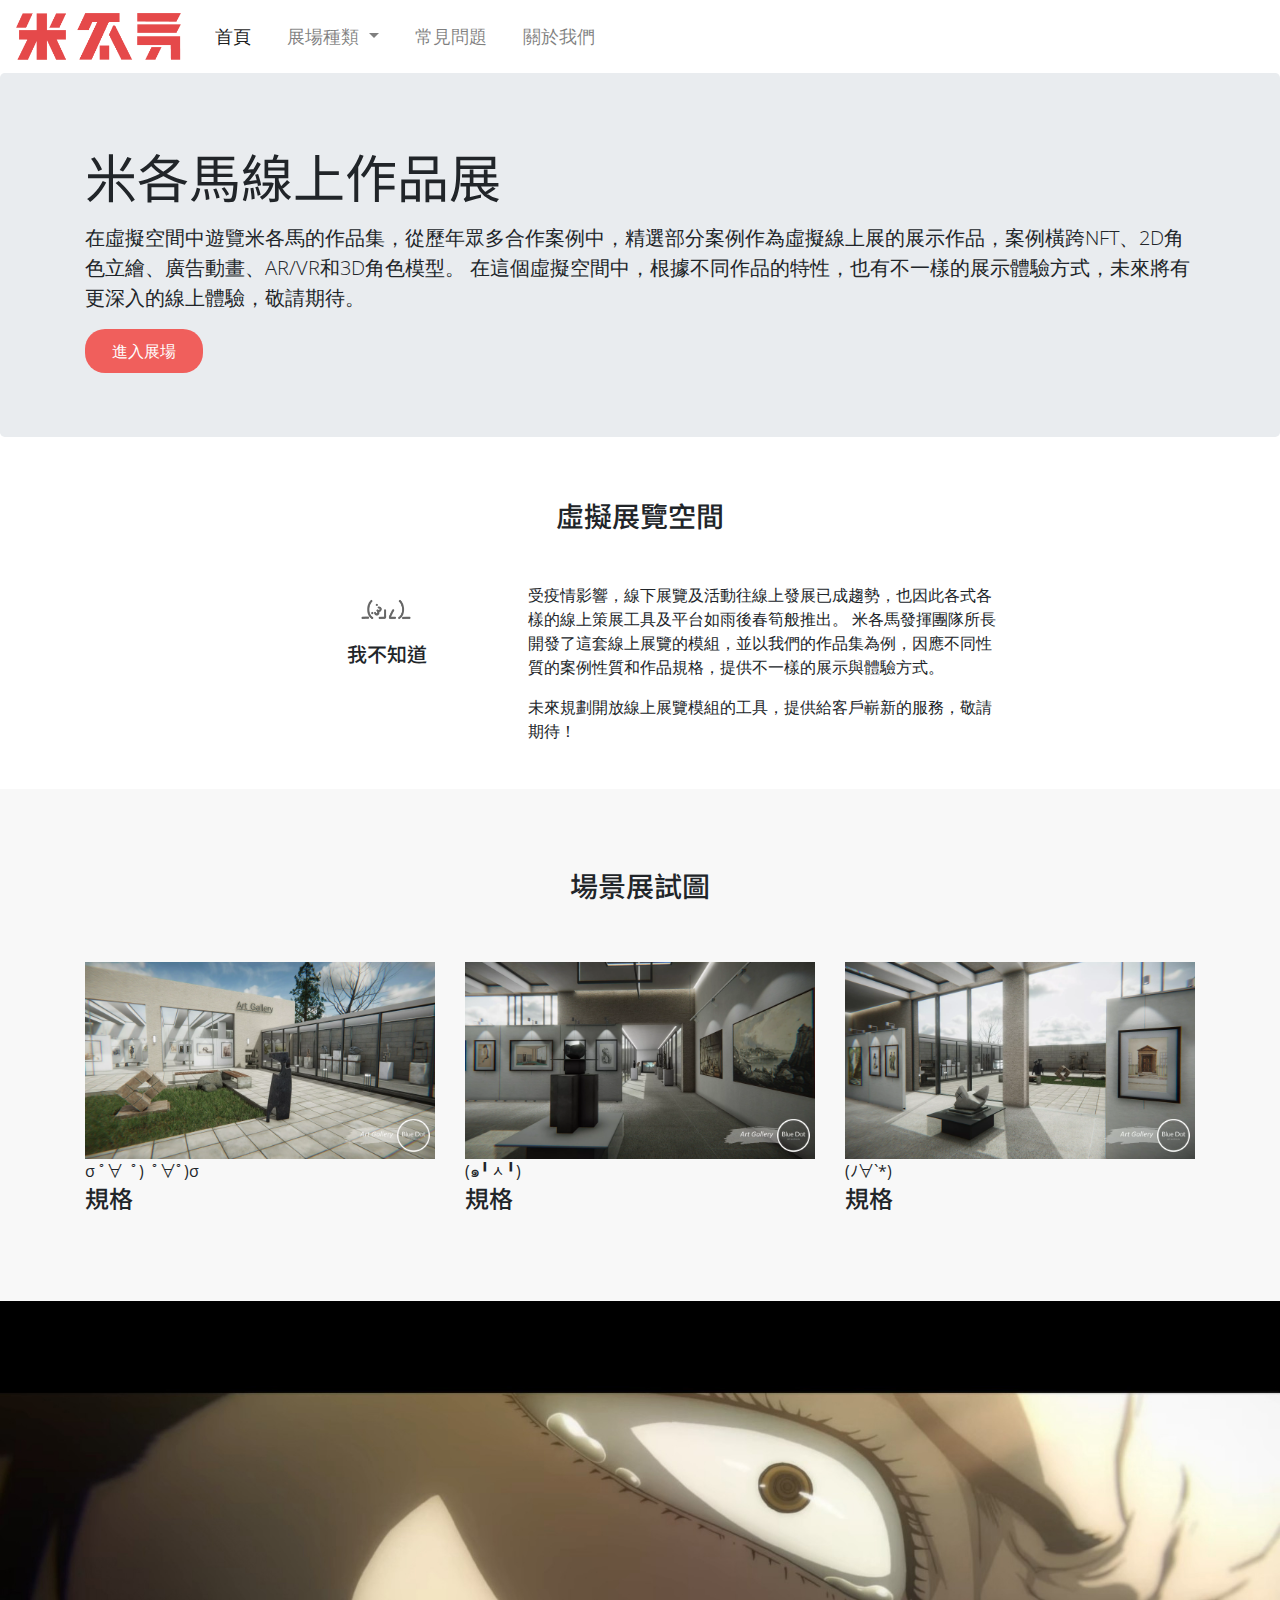
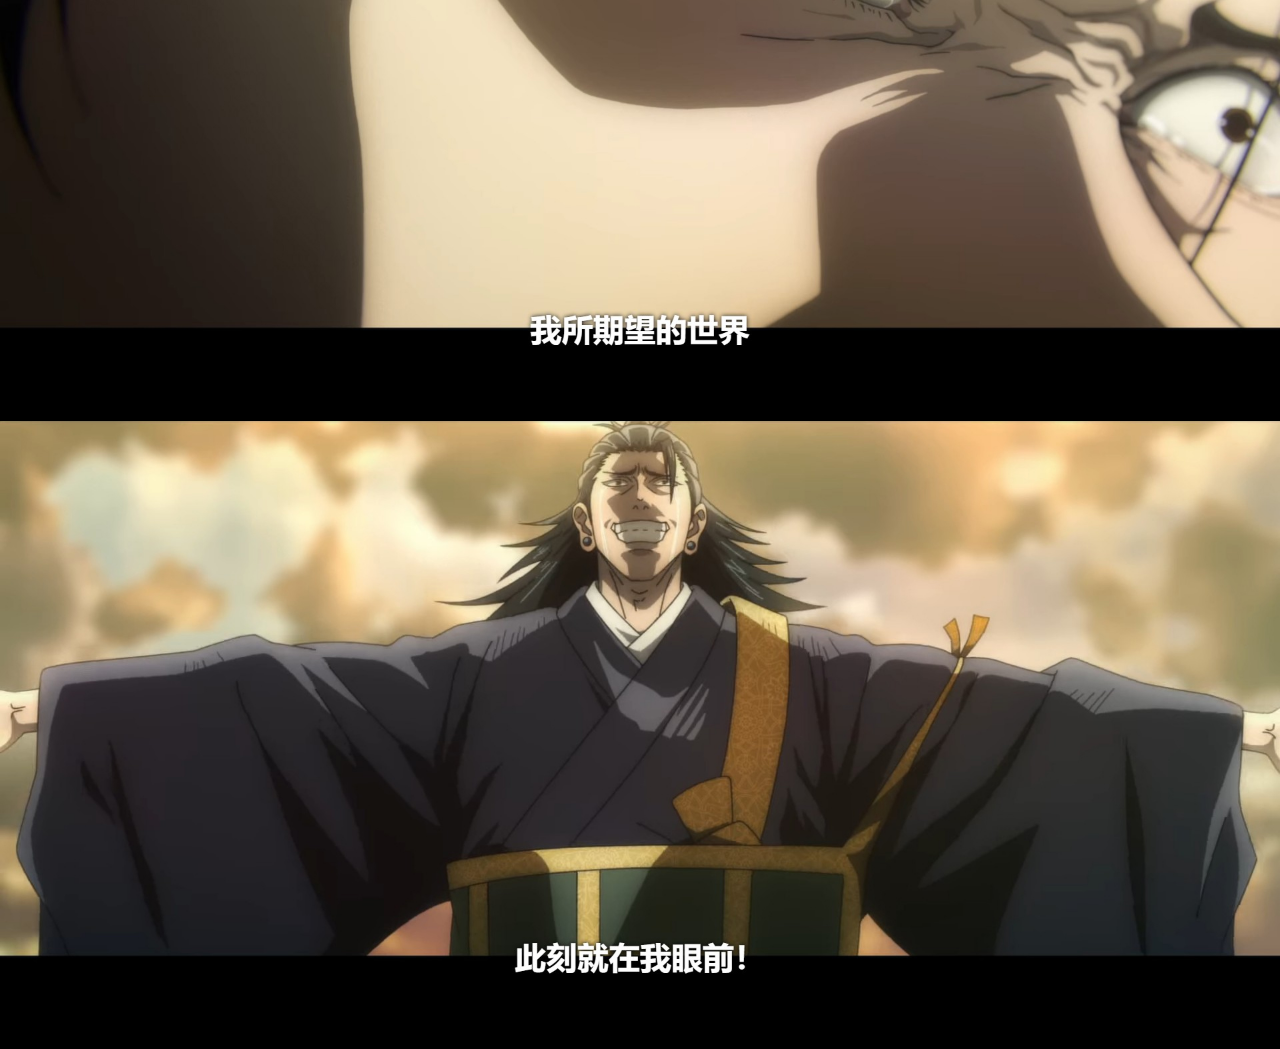
==== index.html @ afec8c86 "測試學習用" ====
<!DOCTYPE html>
<html>
    <head>
        <title>米各馬線上作品展</title>
        <meta charset="utf-8">
        <meta name="viewport" content="width=device-width, initial-scale=1">

        <link href="https://fonts.googleapis.com/css?family=Noto+Sans+TC|Open+Sans&display=swap" rel="stylesheet">     
        <link rel="stylesheet" href="https://stackpath.bootstrapcdn.com/bootstrap/4.3.1/css/bootstrap.min.css" integrity="sha384-ggOyR0iXCbMQv3Xipma34MD+dH/1fQ784/j6cY/iJTQUOhcWr7x9JvoRxT2MZw1T" crossorigin="anonymous">
        <script src="https://code.jquery.com/jquery-3.3.1.slim.min.js" integrity="sha384-q8i/X+965DzO0rT7abK41JStQIAqVgRVzpbzo5smXKp4YfRvH+8abtTE1Pi6jizo" crossorigin="anonymous"></script>
		<script src="https://cdnjs.cloudflare.com/ajax/libs/popper.js/1.14.7/umd/popper.min.js" integrity="sha384-UO2eT0CpHqdSJQ6hJty5KVphtPhzWj9WO1clHTMGa3JDZwrnQq4sF86dIHNDz0W1" crossorigin="anonymous"></script>
		<script src="https://stackpath.bootstrapcdn.com/bootstrap/4.3.1/js/bootstrap.min.js" integrity="sha384-JjSmVgyd0p3pXB1rRibZUAYoIIy6OrQ6VrjIEaFf/nJGzIxFDsf4x0xIM+B07jRM" crossorigin="anonymous"></script>
		
        <link rel="shortcut icon" href="WebScene/TemplateData/米.ico">
        <link rel="stylesheet" href="CSS/style.css">    
    
    </head>

    <body>
        <header>
     
            <nav class="navbar navbar-expand-lg navbar-light">
                <a class="navbar-brand" href="#">
                    <img src="img/Logo.png" >
                </a>
                    <button class="navbar-toggler" type="button" data-toggle="collapse" data-target="#navbarSupportedContent" aria-controls="navbarSupportedContent" aria-expanded="false" aria-label="Toggle navigation">
                        <span class="navbar-toggler-icon"></span>
                    </button>
              
                <div class="collapse navbar-collapse" id="navbarSupportedContent">
                  <ul class="navbar-nav mr-auto">
                    <li class="nav-item active">
                      <a class="nav-link" href="#">首頁 <span class="sr-only">(current)</span></a>
                    </li>
                   
                    <li class="nav-item dropdown">
                      <a class="nav-link dropdown-toggle" href="#" id="navbarDropdown" role="button" data-toggle="dropdown" aria-haspopup="true" aria-expanded="false">
                        展場種類
                      </a>

                      <div class="dropdown-menu" aria-labelledby="navbarDropdown">
                        <a class="dropdown-item" href="#">2D</a>
                        <a class="dropdown-item" href="#">3D</a>
                        <div class="dropdown-divider"></div>
                        <a class="dropdown-item" href="#">其他互動</a>                                                
                      </div>
                    </li>

                    <li class="nav-item">
                        <a class="nav-link" href="#">常見問題</a>
                    </li>

                    <li class="nav-item">
                      <a class="nav-link" href="#">關於我們</a>
                    </li>
                    
                  </ul>
                  
                </div>
              </nav>
        </header>
       
        <section id='intro'>            
            <div class='jumbotron'>
                 <div class='container'>
                    <di class='row'>
                        <div class='col-md-12'>
                            <h1> 米各馬線上作品展 </h1>
                            <p class='lead'>在虛擬空間中遊覽米各馬的作品集，從歷年眾多合作案例中，精選部分案例作為虛擬線上展的展示作品，案例橫跨NFT、2D角色立繪、廣告動畫、AR/VR和3D角色模型。
                                在這個虛擬空間中，根據不同作品的特性，也有不一樣的展示體驗方式，未來將有更深入的線上體驗，敬請期待。</p>
                            <a class='btn' href='https://gituserplayer.github.io/paino_webTest/WebScene' target="_blank" title="WebTest">
                                進入展場
                            </a>
                        </div>  
                    </di>            
                                    
                </div>
            </div>
        </section>   
        
        <section id='second'>
            <div class="container">
                <div class='row' >
                    <div class='col-md-8 offset-md-2 text-center'>
                        <h3>虛擬展覽空間</h3>
                        <div class='row'>
                            <div class='col-md-4 text-center'>
                                <img src="img/test01.jpg">
                                <h5>我不知道</h5>   
                            </div>
                            <div class='col-md-8 text-left'>
                                <p>
                                    受疫情影響，線下展覽及活動往線上發展已成趨勢，也因此各式各樣的線上策展工具及平台如雨後春筍般推出。
                                    米各馬發揮團隊所長開發了這套線上展覽的模組，並以我們的作品集為例，因應不同性質的案例性質和作品規格，提供不一樣的展示與體驗方式。                                    
                                </p>
                                <p>未來規劃開放線上展覽模組的工具，提供給客戶嶄新的服務，敬請期待！</p>
                            </div>
                        </div>                     
                    </div>
                </div>
            </div>
        </section>

        <section id='latest'>
            <div class='container'>
                <div class='row'>
                    <div class='col-md-12 text-center'>
                        <h3>場景展試圖</h3>
                    </div>
                </div>
                <div class='row'>
                    <div class='col-md-4'>
                        <div class='outer'>
                            <div class='upper'>
                                <img src='img/SceneP_01.png'>
                                <div class='innertext'>
                                    <span>σ ﾟ∀ ﾟ) ﾟ∀ﾟ)σ</span>
                                    <h4>規格</h4>
                                </div>
                            </div>
                        </div>
                    </div>
                    <div class='col-md-4'>
                        <div class='outer'>
                            <div class='upper'>
                                <img src='img/SceneP_02.png'>
                                <div class='innertext'>
                                    <span>(๑╹ᆺ╹)</span>
                                    <h4>規格</h4>
                                </div>
                            </div>
                            <div class='lower'>

                            </div>
                        </div>
                    </div>
                    <div class='col-md-4'>
                        <div class='outer'>
                            <div class='upper'>
                                <img src='img/SceneP_03.png'>
                                <div class='innertext'>
                                    <span>(ﾉ∀`*)</span>
                                    <h4>規格</h4>
                                    
                                </div>
                            </div>
                        </div>
                    </div>
                </div>
            </div>
        </section>
        <section>
            <img src="img/background.jpg">
        </section>
    </body>

</html>
---- CSS/style.css ----
body{
   /* background-image: url(../img/background.jpg);*/
}
h1,h2,h3,h4,h5,h6{
    font-family: 'Noto Sans TC',sans-serif;
    
}
p,a,input,label,textarea,span,ul,li{
    font-family: 'Open Sans',sans-serif;
}

img{
    max-width: 100%;
    max-height: 80%;
}
.btn{
    background: #f05f5c;
    color: white;
    padding: 9px 26px;
    border-radius: 20px;
}


#intro.jumbotron{
    height: 70vh;
}
#intro h1{
    font-size: 52px;
    font-weight: 400;
    line-height: 1.5;
}
#intro.container{
    position: relative;
    top: 50%;
    -webkit-transform: translateY(-50%);
    -ms-transform: translateY(-50%);
    transform: translateY(-50%);
}

header nav img{
    width: 165px;
}
header li{
    margin: 0 10px;
}
header a{
    font-size: 18px;
}
#second{
    padding: 30px 0px;
}
#second h3{
    margin-bottom: 50px;
}
#second img{
    margin-bottom: 13px;
}
#latest{
    padding: 80px 0px;
    background: rgb(248, 248, 248);
}
#latest h3{
    margin-bottom: 60px;
}
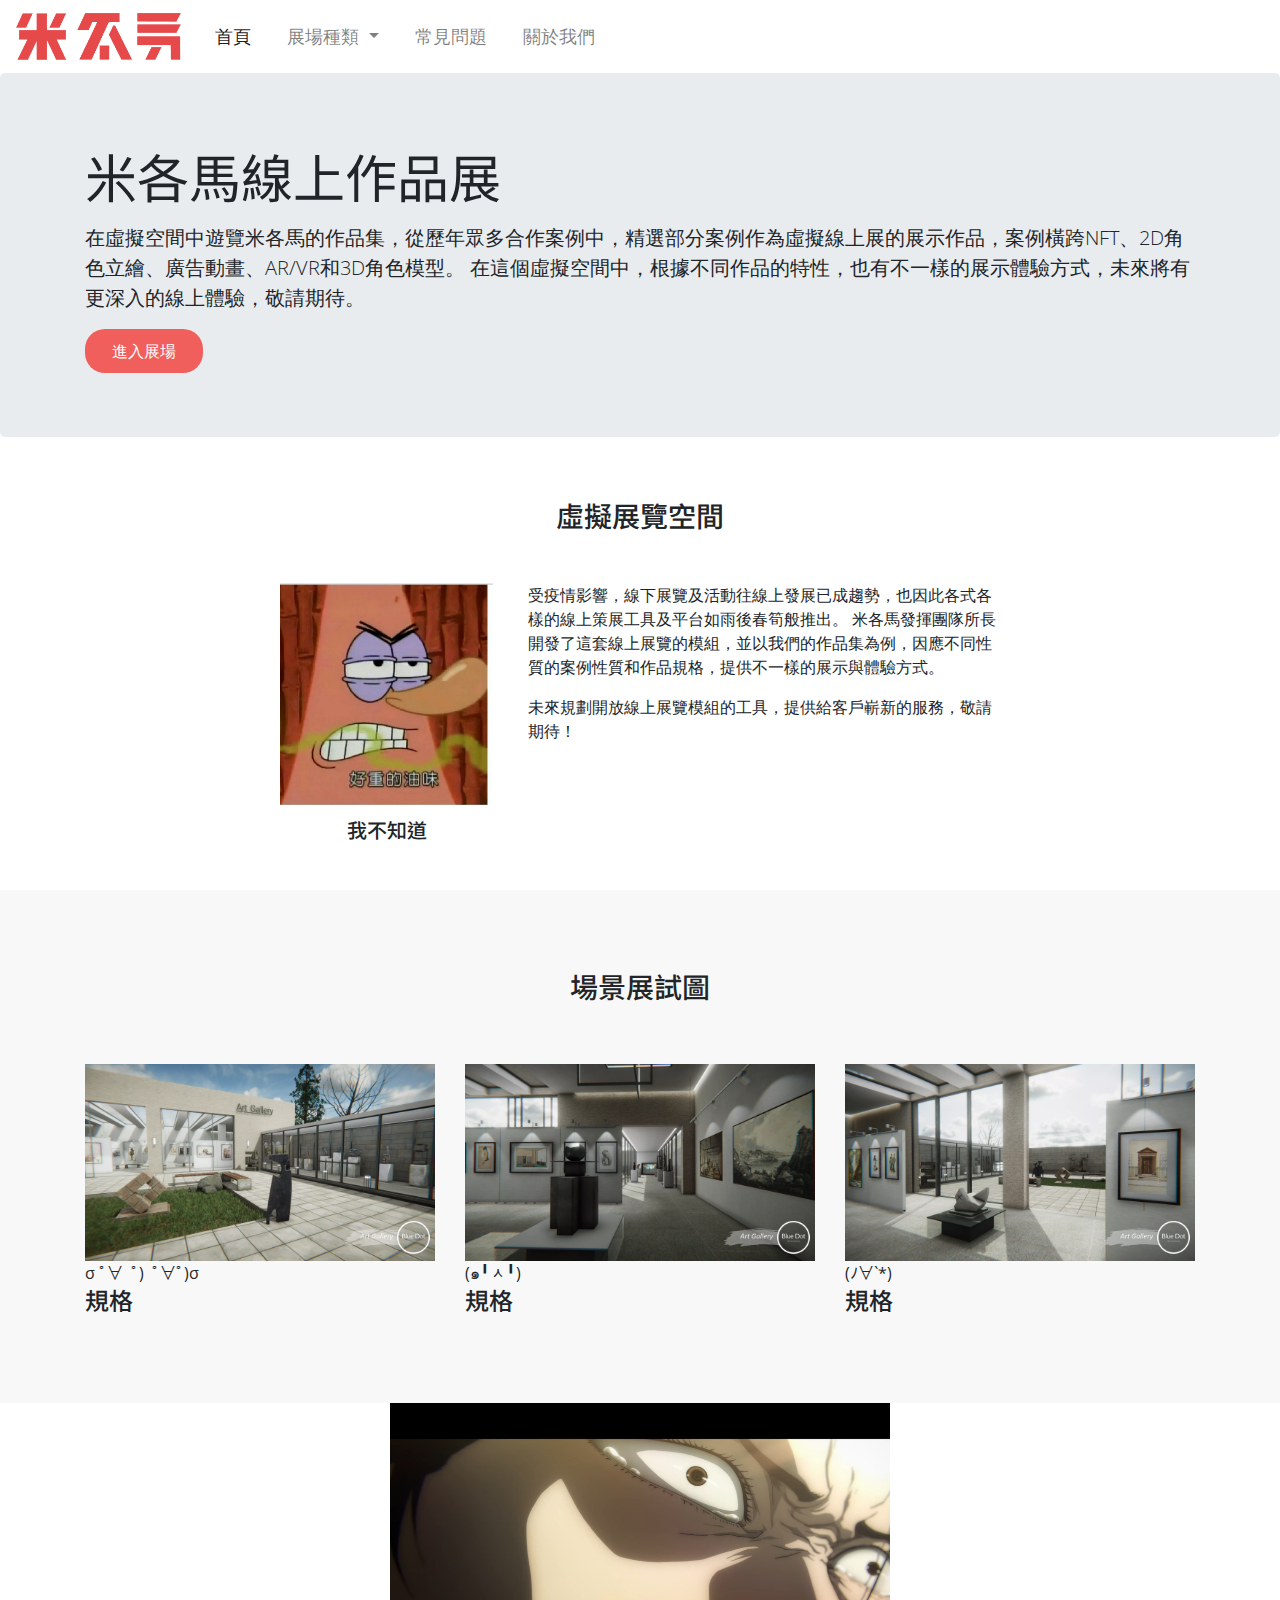
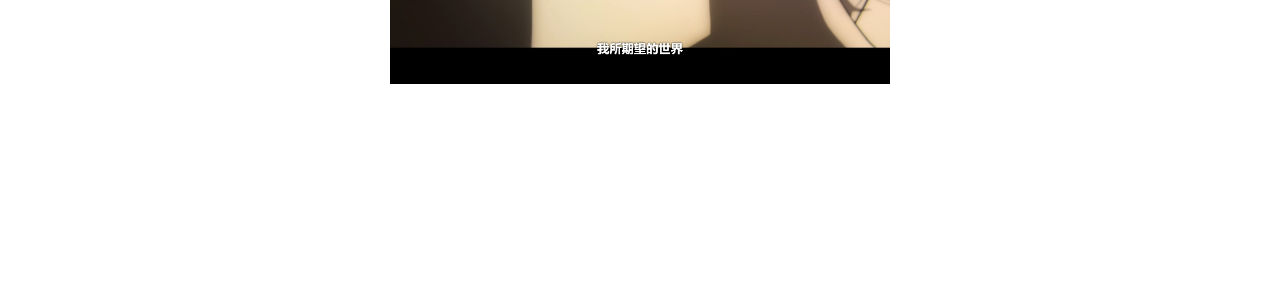
==== commit 5e586b50: "製作css動畫" ====
--- a/index.html
+++ b/index.html
@@ -150,7 +150,11 @@
             </div>
         </section>
         <section>
-            <img src="img/background.jpg">
+            <div class="pics">
+                <img src="img/A2.jpg" alt="滑入顯示的圖片">
+                  <img src="img/A1.jpg" alt="原本顯示的圖片">
+              </div>
+            
         </section>
     </body>
 
--- a/CSS/style.css
+++ b/CSS/style.css
@@ -61,4 +61,22 @@
 }
 #latest h3{
     margin-bottom: 60px;
-}+}
+
+.pics{ 
+    margin-left: auto;
+    margin-right: auto;
+    width: 500px;
+    height: 500px;
+    position:relative;
+}
+.pics img{ position:absolute;
+  /* 淡出淡入效果2秒 */
+  -webkit-transition: opacity 2s ease-in-out;
+  -moz-transition: opacity 2s ease-in-out;
+  -o-transition: opacity 2s ease-in-out;
+  transition: opacity 2s ease-in-out;
+ }
+ .pics img:last-child:hover{
+   /* 滑入時第一張透明度設0 */
+    opacity:0;}